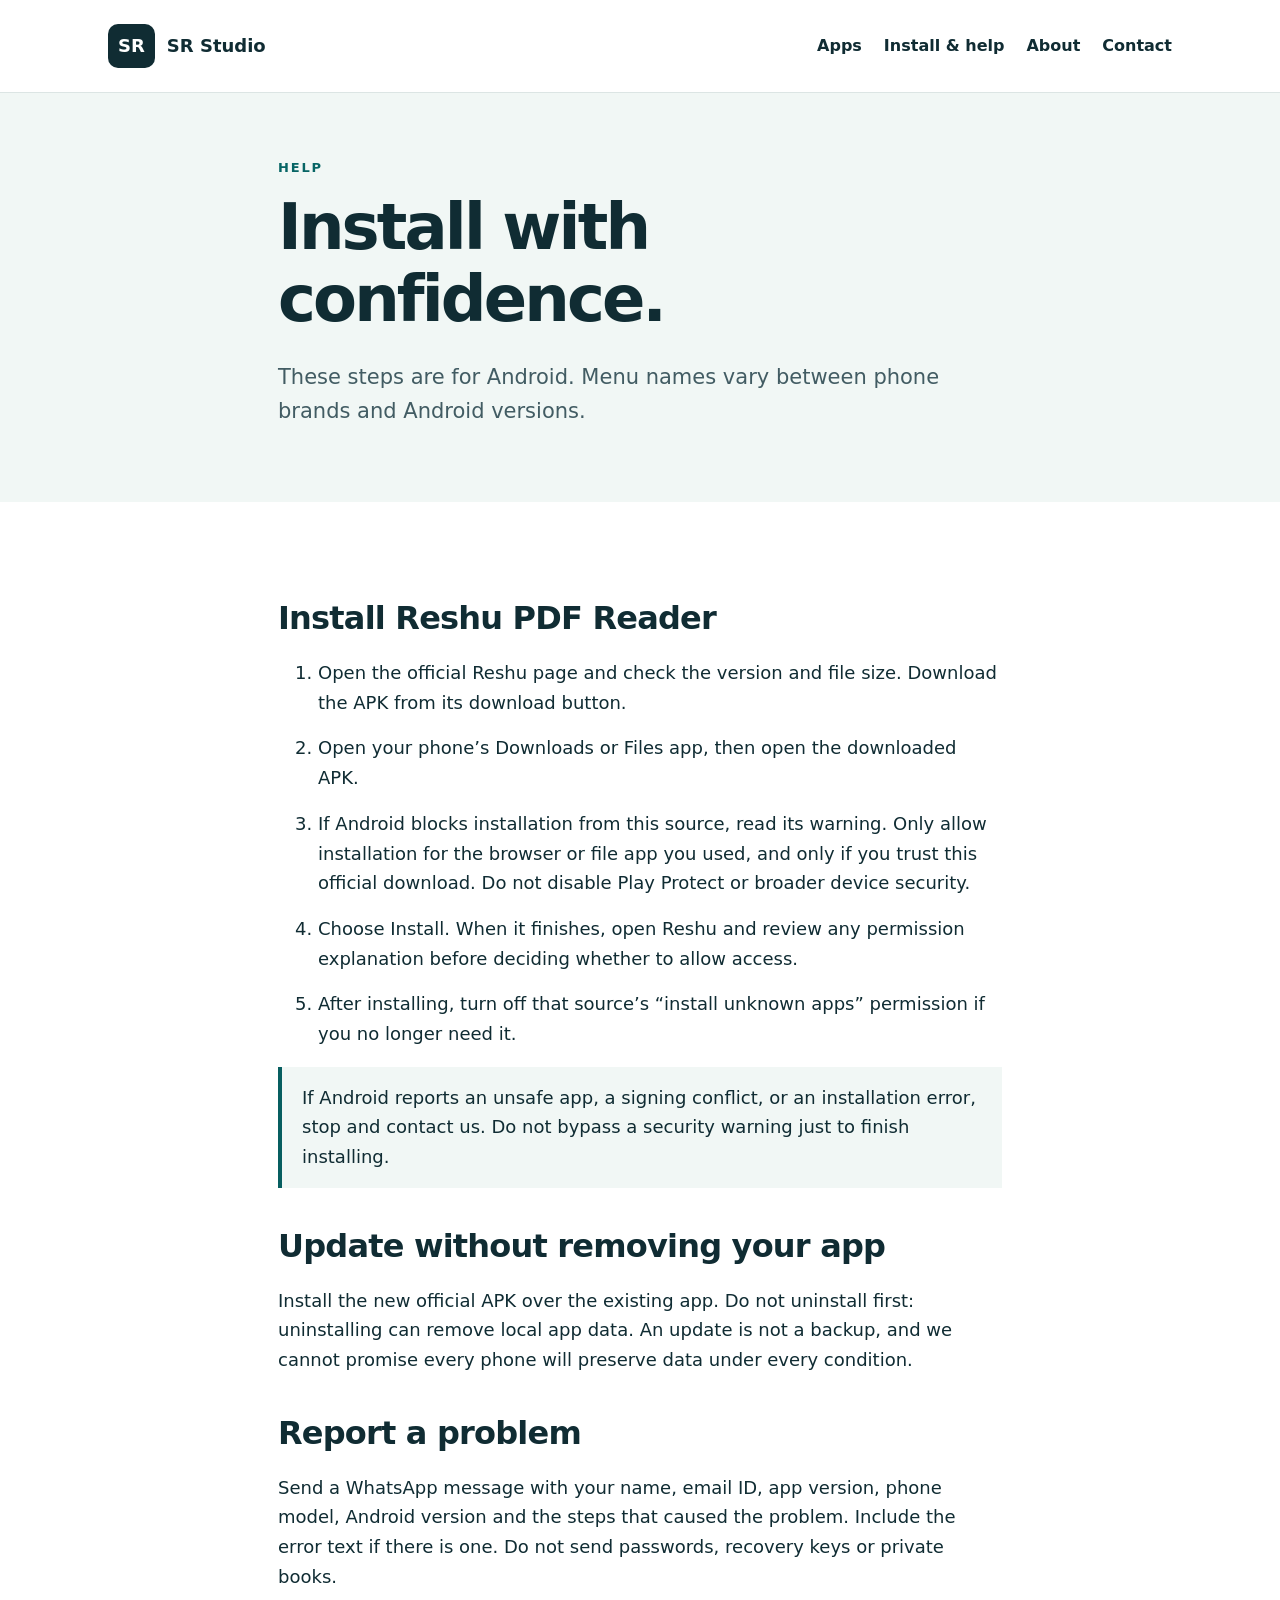
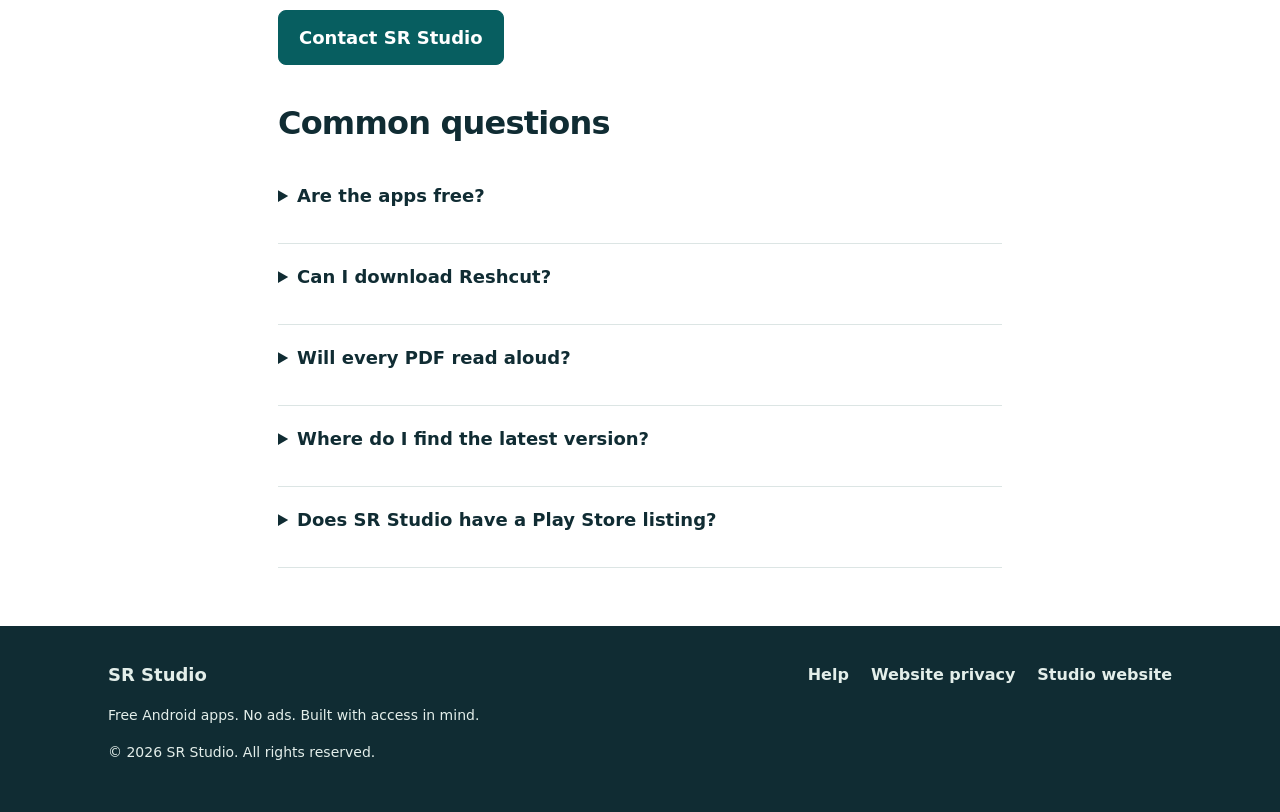
==== help/index.html @ df6b1e23 "Apply approved accessible SR Studio site redesign; preserve public release metadata" ====
<!doctype html>
<html lang="en">
<head>
<meta charset="utf-8">
<meta name="viewport" content="width=device-width,initial-scale=1">
<meta name="theme-color" content="#102c33">
<title>Install, update &amp; get help | SR Studio</title>
<meta name="description" content="Install or update an official SR Studio Android APK, understand download warnings and get accessible support.">
<link rel="canonical" href="https://razashane548-debug.github.io/srq-builds/help/">
<meta property="og:type" content="website">
<meta property="og:site_name" content="SR Studio">
<meta property="og:title" content="Install, update &amp; get help">
<meta property="og:description" content="Install or update an official SR Studio Android APK, understand download warnings and get accessible support.">
<meta property="og:url" content="https://razashane548-debug.github.io/srq-builds/help/">
<meta property="og:image" content="https://razashane548-debug.github.io/srq-builds/assets/social.png">
<meta property="og:image:alt" content="SR Studio: Good tools should work for everyone.">
<meta name="twitter:card" content="summary_large_image">
<link rel="icon" href="../assets/favicon.svg">
<link rel="stylesheet" href="../assets/site.css">
</head>
<body>
<a class="skip" href="#main">Skip to main content</a>
<header class="header">
<div class="wrap bar">
<a class="brand" href="../" aria-label="SR Studio home">
<span class="mark" aria-hidden="true">SR</span>SR Studio</a>
<nav aria-label="Main navigation">
<a href="../#apps">Apps</a>
<a href="../help/">Install &amp; help</a>
<a href="../#about">About</a>
<a href="../#contact">Contact</a>
</nav>
</div>
</header>
<main id="main">
<section class="hero">
<div class="wrap prose">
<p class="eyebrow">Help</p>
<h1>Install with confidence.</h1>
<p class="lead">These steps are for Android. Menu names vary between phone brands and Android versions.</p>
</div>
</section>
<section class="section">
<div class="wrap prose">
<h2>Install Reshu PDF Reader</h2>
<ol class="steps">
<li>Open the official Reshu page and check the version and file size. Download the APK from its download button.</li>
<li>Open your phone’s Downloads or Files app, then open the downloaded APK.</li>
<li>If Android blocks installation from this source, read its warning. Only allow installation for the browser or file app you used, and only if you trust this official download. Do not disable Play Protect or broader device security.</li>
<li>Choose Install. When it finishes, open Reshu and review any permission explanation before deciding whether to allow access.</li>
<li>After installing, turn off that source’s “install unknown apps” permission if you no longer need it.</li>
</ol>
<p class="note">If Android reports an unsafe app, a signing conflict, or an installation error, stop and contact us. Do not bypass a security warning just to finish installing.</p>
<h2>Update without removing your app</h2>
<p>Install the new official APK over the existing app. Do not uninstall first: uninstalling can remove local app data. An update is not a backup, and we cannot promise every phone will preserve data under every condition.</p>
<h2>Report a problem</h2>
<p>Send a WhatsApp message with your name, email ID, app version, phone model, Android version and the steps that caused the problem. Include the error text if there is one. Do not send passwords, recovery keys or private books.</p>
<a class="button primary" href="../#contact">Contact SR Studio</a>
<div class="faq">
<h2>Common questions</h2>
<details>
<summary>Are the apps free?</summary>
<p>Our public apps are free and ad-free. No payment is required to download the public Reshu APK.</p>
</details>
<details>
<summary>Can I download Reshcut?</summary>
<p>No. Reshcut is in development, with no public APK or announced release date.</p>
</details>
<details>
<summary>Will every PDF read aloud?</summary>
<p>No. PDF text, reading order, scans and available speech voices can affect the result. See our reading guides for practical checks.</p>
</details>
<details>
<summary>Where do I find the latest version?</summary>
<p>The official Reshu download page keeps the same address. Check its version before downloading.</p>
</details>
<details>
<summary>Does SR Studio have a Play Store listing?</summary>
<p>This website distributes the public Reshu APK through GitHub Releases. We do not display an unverified store badge or store link.</p>
</details>
</div>
</div>
</section>
</main>
<footer class="footer">
<div class="wrap">
<div class="bar">
<strong>SR Studio</strong>
<nav aria-label="Footer navigation">
<a href="../help/">Help</a>
<a href="../privacy/">Website privacy</a>
<a href="https://reshminabuild.netlify.app/">Studio website</a>
</nav>
</div>
<p>Free Android apps. No ads. Built with access in mind.</p>
<p>© 2026 SR Studio. All rights reserved.</p>
</div>
</footer>
</body>
</html>
---- assets/site.css ----
*{box-sizing:border-box}html{scroll-behavior:smooth}body{margin:0;background:#fff;color:#102c33;font:18px/1.65 system-ui,sans-serif}a{color:#075e60;text-underline-offset:4px}a:hover{text-decoration-thickness:2px}a:focus-visible,button:focus-visible,summary:focus-visible{outline:3px solid #a34d00;outline-offset:4px}.skip{position:absolute;top:-100px;left:12px;background:white;padding:12px;z-index:10}.skip:focus{top:8px}.wrap{max-width:1120px;margin:auto;padding:0 28px}.header{border-bottom:1px solid #dce5e4}.bar{display:flex;justify-content:space-between;align-items:center;gap:24px;min-height:92px;flex-wrap:wrap;padding-top:18px;padding-bottom:18px}.brand{font-weight:800;text-decoration:none;color:#102c33;display:flex;align-items:center;gap:12px}.mark{background:#102c33;color:white;border-radius:10px;padding:7px 10px}nav{display:flex;gap:22px;flex-wrap:wrap}nav a{font-size:16px;font-weight:650;text-decoration:none;color:#102c33}.hero{padding:64px 0 52px;background:#f1f7f5}.hero-grid{display:grid;grid-template-columns:1.4fr 1fr;gap:48px;align-items:center}.eyebrow{color:#076565;font-size:13px;font-weight:750;letter-spacing:.14em;text-transform:uppercase;margin:0 0 14px}h1{font-size:clamp(36px,5vw,64px);line-height:1.12;letter-spacing:-.045em;margin:0 0 24px;max-width:760px}h2{font-size:32px;line-height:1.25;letter-spacing:-.025em;margin:0 0 20px}h3{font-size:23px;line-height:1.35;margin:14px 0}.lead{font-size:21px;color:#425c63;max-width:700px}.actions{display:flex;flex-wrap:wrap;gap:14px;align-items:center;margin-top:26px}.button{display:inline-flex;align-items:center;justify-content:center;min-height:48px;padding:12px 20px;border-radius:8px;border:1px solid #075e60;font-weight:700;text-decoration:none}.primary{background:#075e60;color:#fff}.secondary{background:#fff;color:#075e60}.badge{display:inline-block;background:#e5f3ed;color:#17473d;border-radius:30px;padding:5px 12px;font-size:14px;font-weight:650}.badge.neutral{background:#eef0f2;color:#45505b}.identity{background:#102c33;border-radius:24px;padding:44px 32px;color:white}.identity .big{font-size:86px;font-weight:850;letter-spacing:-.07em;line-height:1.1}.identity .big span{color:#80dbbe}.identity p{font-size:17px;color:#dbece7}.section{padding:58px 0}.soft{background:#f7faf9}.grid{display:grid;grid-template-columns:1fr 1fr;gap:24px}.card{border:1px solid #dce5e4;border-radius:16px;padding:28px;background:white}.card p{color:#425c63}.facts{display:flex;flex-wrap:wrap;gap:14px 28px;padding:0;list-style:none;font-size:16px}.facts strong{display:block;color:#102c33}.fine{font-size:15px;color:#4b6269}.note{border-left:4px solid #075e60;background:#f1f7f5;padding:16px 20px}.prose{max-width:780px}.prose h2{margin-top:38px}.steps li{margin-bottom:16px}.faq details{border-bottom:1px solid #dce5e4;padding:18px 0}.faq summary{cursor:pointer;font-weight:650;min-height:44px}.footer{background:#102c33;color:#e3eeea;padding:34px 0}.footer a{color:#e3eeea}.footer .bar{min-height:0;padding:0}.footer p{font-size:14px}.link-list li{margin:12px 0}@media(max-width:700px){.wrap{padding:0 20px}.bar{gap:18px}nav{gap:12px 18px}.hero{padding:40px 0}.hero-grid,.grid{grid-template-columns:1fr;gap:24px}.identity{padding:28px}.identity .big{font-size:64px}.section{padding:40px 0}h2{font-size:28px}.lead{font-size:19px}.card{padding:22px}.button{width:100%}.actions{align-items:stretch}nav a{padding:5px 0}}@media(prefers-reduced-motion:reduce){html{scroll-behavior:auto}}
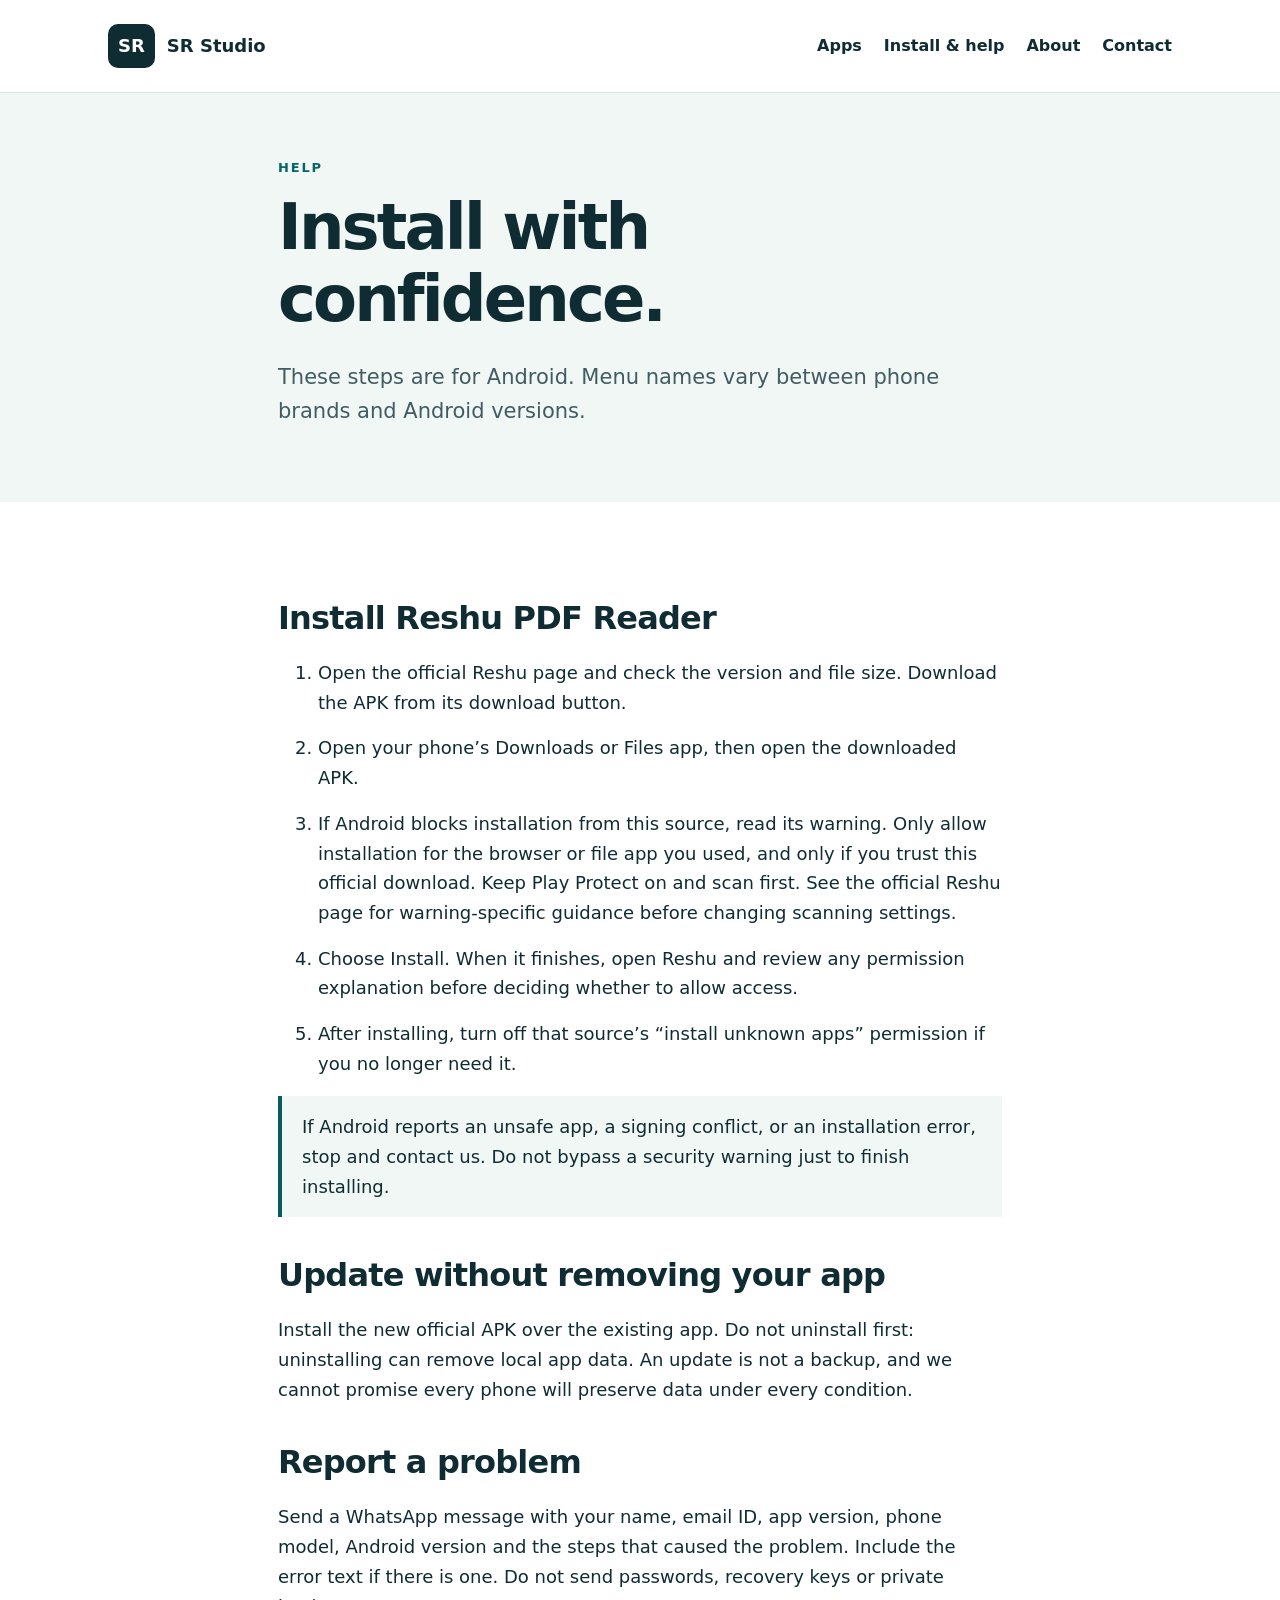
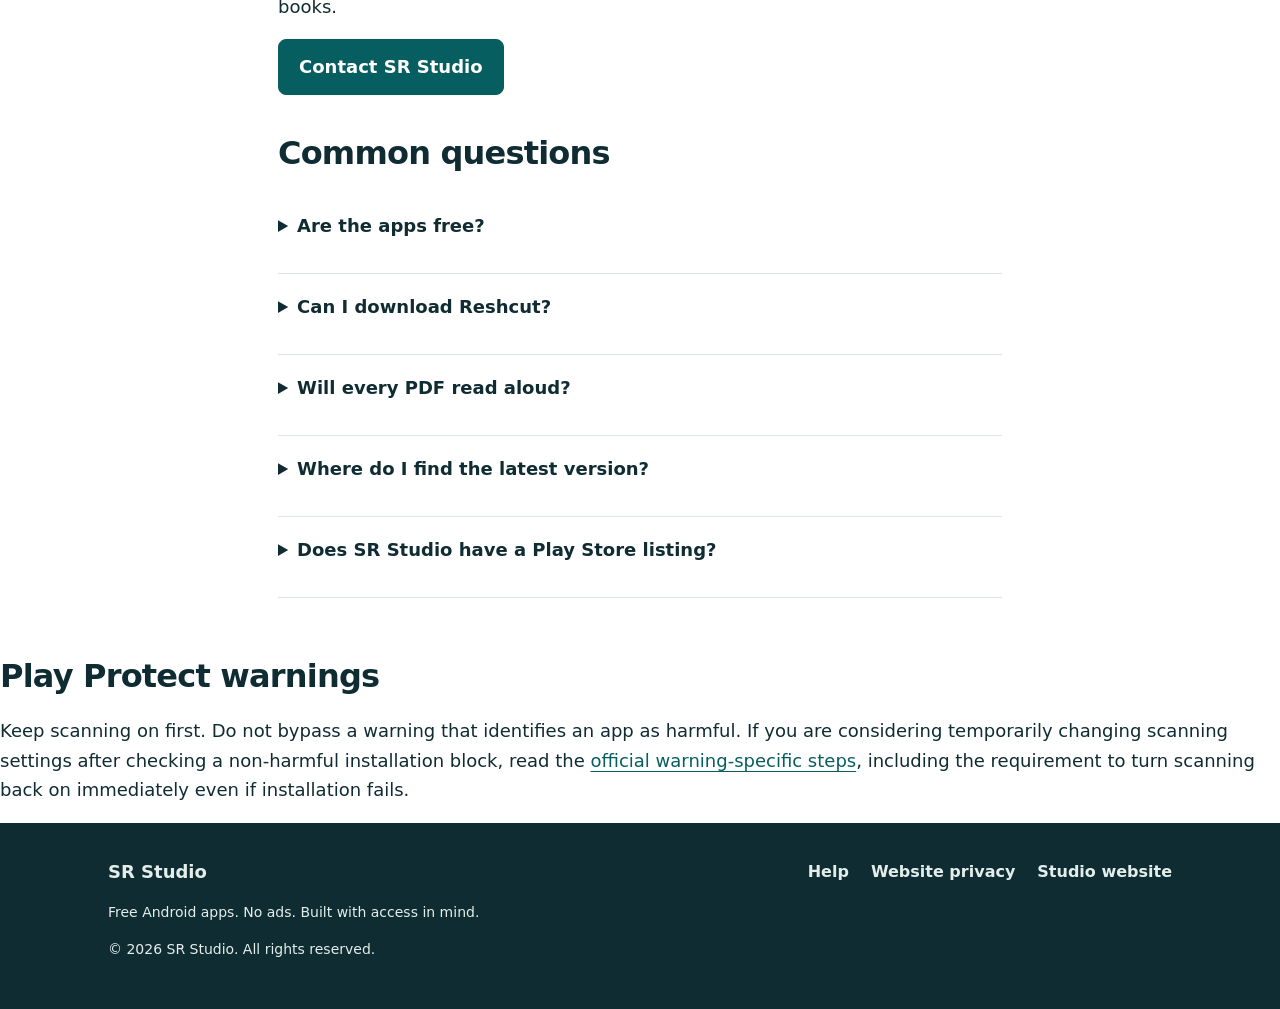
==== commit 12348a5b: "Reconcile installation help with approved Play Protect guidance Keep scan-first and harmful-warning " ====
--- a/help/index.html
+++ b/help/index.html
@@ -1,29 +1,32 @@
-<!doctype html>
+<!DOCTYPE html>
+
 <html lang="en">
 <head>
-<meta charset="utf-8">
-<meta name="viewport" content="width=device-width,initial-scale=1">
-<meta name="theme-color" content="#102c33">
+<meta charset="utf-8"/>
+<meta content="default-src 'none'; style-src 'self'; img-src 'self'; font-src 'self'; base-uri 'none'; form-action 'none'; object-src 'none'; upgrade-insecure-requests" http-equiv="Content-Security-Policy"/>
+<meta content="no-referrer" name="referrer"/>
+<meta content="width=device-width,initial-scale=1" name="viewport"/>
+<meta content="#102c33" name="theme-color"/>
 <title>Install, update &amp; get help | SR Studio</title>
-<meta name="description" content="Install or update an official SR Studio Android APK, understand download warnings and get accessible support.">
-<link rel="canonical" href="https://razashane548-debug.github.io/srq-builds/help/">
-<meta property="og:type" content="website">
-<meta property="og:site_name" content="SR Studio">
-<meta property="og:title" content="Install, update &amp; get help">
-<meta property="og:description" content="Install or update an official SR Studio Android APK, understand download warnings and get accessible support.">
-<meta property="og:url" content="https://razashane548-debug.github.io/srq-builds/help/">
-<meta property="og:image" content="https://razashane548-debug.github.io/srq-builds/assets/social.png">
-<meta property="og:image:alt" content="SR Studio: Good tools should work for everyone.">
-<meta name="twitter:card" content="summary_large_image">
-<link rel="icon" href="../assets/favicon.svg">
-<link rel="stylesheet" href="../assets/site.css">
+<meta content="Install or update an official SR Studio Android APK, understand download warnings and get accessible support." name="description"/>
+<link href="https://razashane548-debug.github.io/srq-builds/help/" rel="canonical"/>
+<meta content="website" property="og:type"/>
+<meta content="SR Studio" property="og:site_name"/>
+<meta content="Install, update &amp; get help" property="og:title"/>
+<meta content="Install or update an official SR Studio Android APK, understand download warnings and get accessible support." property="og:description"/>
+<meta content="https://razashane548-debug.github.io/srq-builds/help/" property="og:url"/>
+<meta content="https://razashane548-debug.github.io/srq-builds/assets/social.png" property="og:image"/>
+<meta content="SR Studio: Good tools should work for everyone." property="og:image:alt"/>
+<meta content="summary_large_image" name="twitter:card"/>
+<link href="../assets/favicon.svg" rel="icon"/>
+<link href="../assets/site.css" rel="stylesheet"/>
 </head>
 <body>
 <a class="skip" href="#main">Skip to main content</a>
 <header class="header">
 <div class="wrap bar">
-<a class="brand" href="../" aria-label="SR Studio home">
-<span class="mark" aria-hidden="true">SR</span>SR Studio</a>
+<a aria-label="SR Studio home" class="brand" href="../">
+<span aria-hidden="true" class="mark">SR</span>SR Studio</a>
 <nav aria-label="Main navigation">
 <a href="../#apps">Apps</a>
 <a href="../help/">Install &amp; help</a>
@@ -46,7 +49,7 @@
 <ol class="steps">
 <li>Open the official Reshu page and check the version and file size. Download the APK from its download button.</li>
 <li>Open your phone’s Downloads or Files app, then open the downloaded APK.</li>
-<li>If Android blocks installation from this source, read its warning. Only allow installation for the browser or file app you used, and only if you trust this official download. Do not disable Play Protect or broader device security.</li>
+<li>If Android blocks installation from this source, read its warning. Only allow installation for the browser or file app you used, and only if you trust this official download. Keep Play Protect on and scan first. See the official Reshu page for warning-specific guidance before changing scanning settings.</li>
 <li>Choose Install. When it finishes, open Reshu and review any permission explanation before deciding whether to allow access.</li>
 <li>After installing, turn off that source’s “install unknown apps” permission if you no longer need it.</li>
 </ol>
@@ -81,7 +84,7 @@
 </div>
 </div>
 </section>
-</main>
+<h2>Play Protect warnings</h2><p>Keep scanning on first. Do not bypass a warning that identifies an app as harmful. If you are considering temporarily changing scanning settings after checking a non-harmful installation block, read the <a href="https://srstudio.dpdns.org/apps/reshu/#play-protect">official warning-specific steps</a>, including the requirement to turn scanning back on immediately even if installation fails.</p></main>
 <footer class="footer">
 <div class="wrap">
 <div class="bar">
@@ -97,4 +100,4 @@
 </div>
 </footer>
 </body>
-</html>+</html>
--- a/assets/site.css
+++ b/assets/site.css
@@ -1 +1,3 @@
-*{box-sizing:border-box}html{scroll-behavior:smooth}body{margin:0;background:#fff;color:#102c33;font:18px/1.65 system-ui,sans-serif}a{color:#075e60;text-underline-offset:4px}a:hover{text-decoration-thickness:2px}a:focus-visible,button:focus-visible,summary:focus-visible{outline:3px solid #a34d00;outline-offset:4px}.skip{position:absolute;top:-100px;left:12px;background:white;padding:12px;z-index:10}.skip:focus{top:8px}.wrap{max-width:1120px;margin:auto;padding:0 28px}.header{border-bottom:1px solid #dce5e4}.bar{display:flex;justify-content:space-between;align-items:center;gap:24px;min-height:92px;flex-wrap:wrap;padding-top:18px;padding-bottom:18px}.brand{font-weight:800;text-decoration:none;color:#102c33;display:flex;align-items:center;gap:12px}.mark{background:#102c33;color:white;border-radius:10px;padding:7px 10px}nav{display:flex;gap:22px;flex-wrap:wrap}nav a{font-size:16px;font-weight:650;text-decoration:none;color:#102c33}.hero{padding:64px 0 52px;background:#f1f7f5}.hero-grid{display:grid;grid-template-columns:1.4fr 1fr;gap:48px;align-items:center}.eyebrow{color:#076565;font-size:13px;font-weight:750;letter-spacing:.14em;text-transform:uppercase;margin:0 0 14px}h1{font-size:clamp(36px,5vw,64px);line-height:1.12;letter-spacing:-.045em;margin:0 0 24px;max-width:760px}h2{font-size:32px;line-height:1.25;letter-spacing:-.025em;margin:0 0 20px}h3{font-size:23px;line-height:1.35;margin:14px 0}.lead{font-size:21px;color:#425c63;max-width:700px}.actions{display:flex;flex-wrap:wrap;gap:14px;align-items:center;margin-top:26px}.button{display:inline-flex;align-items:center;justify-content:center;min-height:48px;padding:12px 20px;border-radius:8px;border:1px solid #075e60;font-weight:700;text-decoration:none}.primary{background:#075e60;color:#fff}.secondary{background:#fff;color:#075e60}.badge{display:inline-block;background:#e5f3ed;color:#17473d;border-radius:30px;padding:5px 12px;font-size:14px;font-weight:650}.badge.neutral{background:#eef0f2;color:#45505b}.identity{background:#102c33;border-radius:24px;padding:44px 32px;color:white}.identity .big{font-size:86px;font-weight:850;letter-spacing:-.07em;line-height:1.1}.identity .big span{color:#80dbbe}.identity p{font-size:17px;color:#dbece7}.section{padding:58px 0}.soft{background:#f7faf9}.grid{display:grid;grid-template-columns:1fr 1fr;gap:24px}.card{border:1px solid #dce5e4;border-radius:16px;padding:28px;background:white}.card p{color:#425c63}.facts{display:flex;flex-wrap:wrap;gap:14px 28px;padding:0;list-style:none;font-size:16px}.facts strong{display:block;color:#102c33}.fine{font-size:15px;color:#4b6269}.note{border-left:4px solid #075e60;background:#f1f7f5;padding:16px 20px}.prose{max-width:780px}.prose h2{margin-top:38px}.steps li{margin-bottom:16px}.faq details{border-bottom:1px solid #dce5e4;padding:18px 0}.faq summary{cursor:pointer;font-weight:650;min-height:44px}.footer{background:#102c33;color:#e3eeea;padding:34px 0}.footer a{color:#e3eeea}.footer .bar{min-height:0;padding:0}.footer p{font-size:14px}.link-list li{margin:12px 0}@media(max-width:700px){.wrap{padding:0 20px}.bar{gap:18px}nav{gap:12px 18px}.hero{padding:40px 0}.hero-grid,.grid{grid-template-columns:1fr;gap:24px}.identity{padding:28px}.identity .big{font-size:64px}.section{padding:40px 0}h2{font-size:28px}.lead{font-size:19px}.card{padding:22px}.button{width:100%}.actions{align-items:stretch}nav a{padding:5px 0}}@media(prefers-reduced-motion:reduce){html{scroll-behavior:auto}}+*{box-sizing:border-box}html{scroll-behavior:smooth}body{margin:0;background:#fff;color:#102c33;font:18px/1.65 system-ui,sans-serif}a{color:#075e60;text-underline-offset:4px}a:hover{text-decoration-thickness:2px}a:focus-visible,button:focus-visible,summary:focus-visible{outline:3px solid #a34d00;outline-offset:4px}.skip{position:absolute;top:-100px;left:12px;background:white;padding:12px;z-index:10}.skip:focus{top:8px}.wrap{max-width:1120px;margin:auto;padding:0 28px}.header{border-bottom:1px solid #dce5e4}.bar{display:flex;justify-content:space-between;align-items:center;gap:24px;min-height:92px;flex-wrap:wrap;padding-top:18px;padding-bottom:18px}.brand{font-weight:800;text-decoration:none;color:#102c33;display:flex;align-items:center;gap:12px}.mark{background:#102c33;color:white;border-radius:10px;padding:7px 10px}nav{display:flex;gap:22px;flex-wrap:wrap}nav a{font-size:16px;font-weight:650;text-decoration:none;color:#102c33}.hero{padding:64px 0 52px;background:#f1f7f5}.hero-grid{display:grid;grid-template-columns:1.4fr 1fr;gap:48px;align-items:center}.eyebrow{color:#076565;font-size:13px;font-weight:750;letter-spacing:.14em;text-transform:uppercase;margin:0 0 14px}h1{font-size:clamp(36px,5vw,64px);line-height:1.12;letter-spacing:-.045em;margin:0 0 24px;max-width:760px}h2{font-size:32px;line-height:1.25;letter-spacing:-.025em;margin:0 0 20px}h3{font-size:23px;line-height:1.35;margin:14px 0}.lead{font-size:21px;color:#425c63;max-width:700px}.actions{display:flex;flex-wrap:wrap;gap:14px;align-items:center;margin-top:26px}.button{display:inline-flex;align-items:center;justify-content:center;min-height:48px;padding:12px 20px;border-radius:8px;border:1px solid #075e60;font-weight:700;text-decoration:none}.primary{background:#075e60;color:#fff}.secondary{background:#fff;color:#075e60}.badge{display:inline-block;background:#e5f3ed;color:#17473d;border-radius:30px;padding:5px 12px;font-size:14px;font-weight:650}.badge.neutral{background:#eef0f2;color:#45505b}.identity{background:#102c33;border-radius:24px;padding:44px 32px;color:white}.identity .big{font-size:86px;font-weight:850;letter-spacing:-.07em;line-height:1.1}.identity .big span{color:#80dbbe}.identity p{font-size:17px;color:#dbece7}.section{padding:58px 0}.soft{background:#f7faf9}.grid{display:grid;grid-template-columns:1fr 1fr;gap:24px}.card{border:1px solid #dce5e4;border-radius:16px;padding:28px;background:white}.card p{color:#425c63}.facts{display:flex;flex-wrap:wrap;gap:14px 28px;padding:0;list-style:none;font-size:16px}.facts strong{display:block;color:#102c33}.fine{font-size:15px;color:#4b6269}.note{border-left:4px solid #075e60;background:#f1f7f5;padding:16px 20px}.prose{max-width:780px}.prose h2{margin-top:38px}.steps li{margin-bottom:16px}.faq details{border-bottom:1px solid #dce5e4;padding:18px 0}.faq summary{cursor:pointer;font-weight:650;min-height:44px}.footer{background:#102c33;color:#e3eeea;padding:34px 0}.footer a{color:#e3eeea}.footer .bar{min-height:0;padding:0}.footer p{font-size:14px}.link-list li{margin:12px 0}@media(max-width:700px){.wrap{padding:0 20px}.bar{gap:18px}nav{gap:12px 18px}.hero{padding:40px 0}.hero-grid,.grid{grid-template-columns:1fr;gap:24px}.identity{padding:28px}.identity .big{font-size:64px}.section{padding:40px 0}h2{font-size:28px}.lead{font-size:19px}.card{padding:22px}.button{width:100%}.actions{align-items:stretch}nav a{padding:5px 0}}@media(prefers-reduced-motion:reduce){html{scroll-behavior:auto}}
+/* Keep app-title spacing under the script-free content policy. */
+.app-title { margin-top: 20px; }
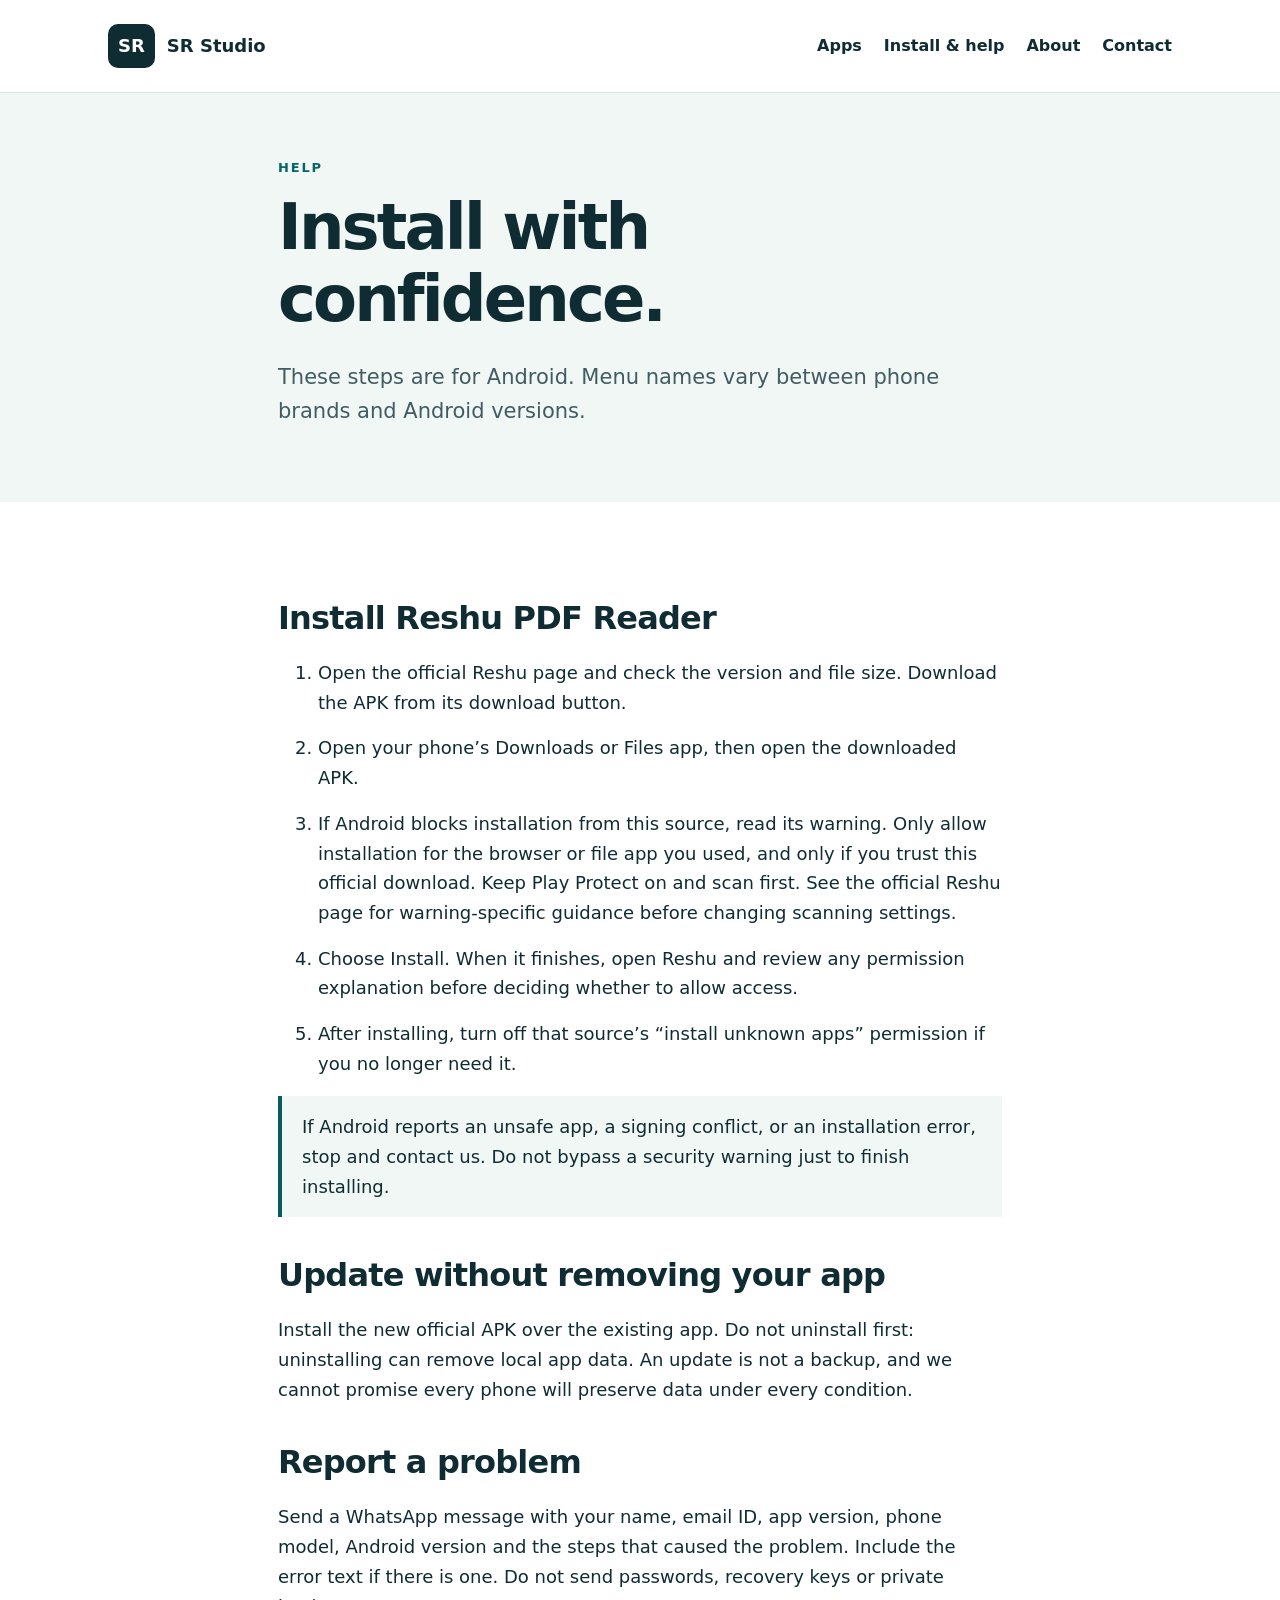
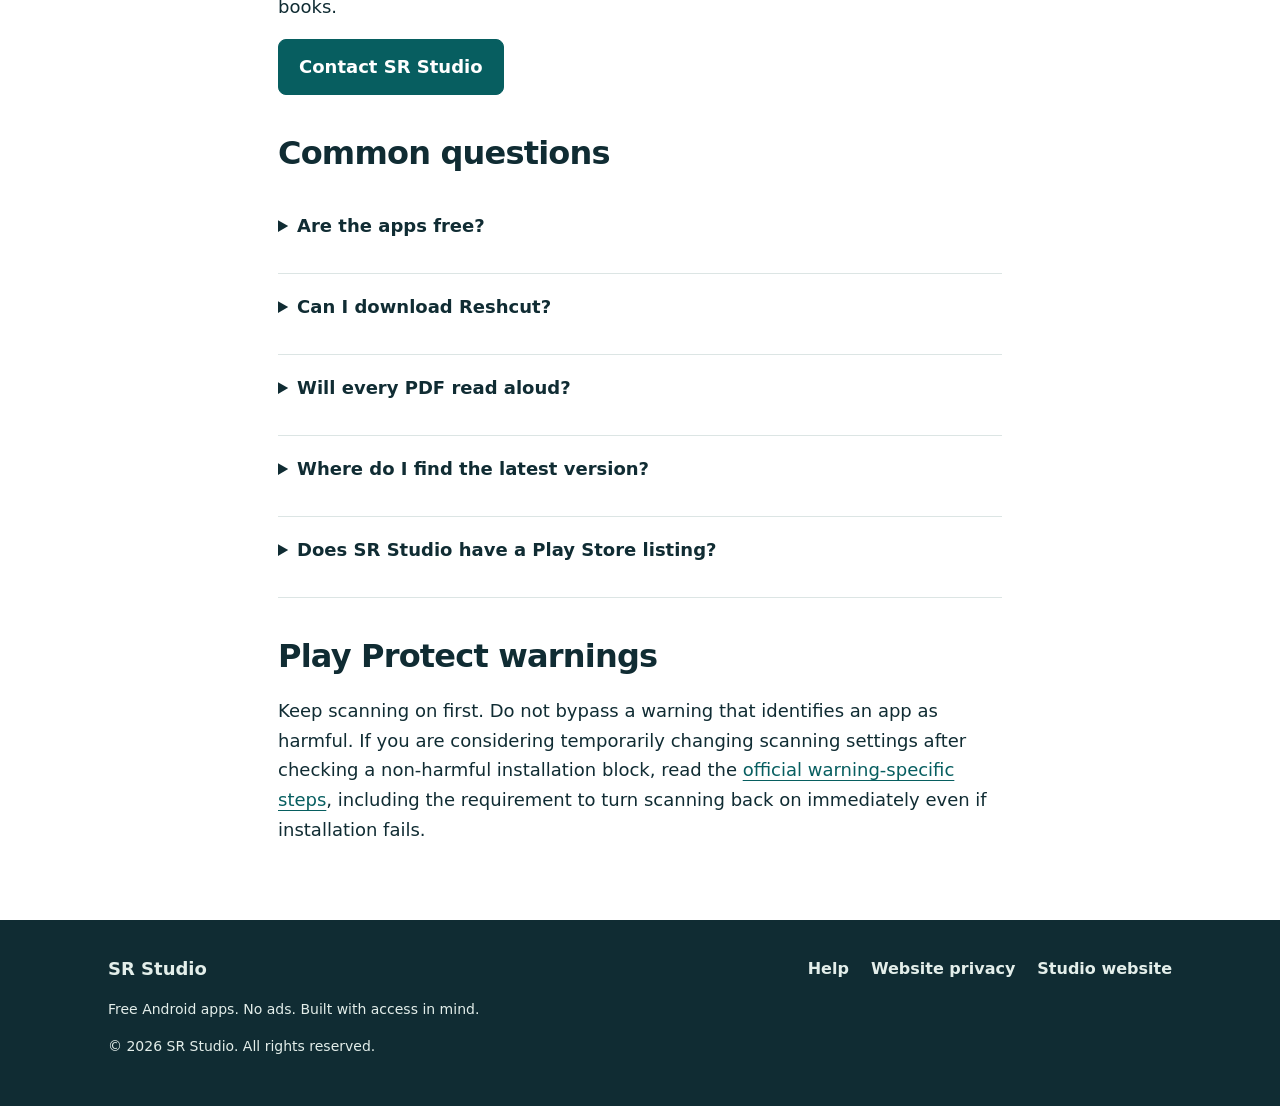
==== commit 4ed9765e: "Align Play Protect warning summary with help content column" ====
--- a/help/index.html
+++ b/help/index.html
@@ -82,9 +82,9 @@
 <p>This website distributes the public Reshu APK through GitHub Releases. We do not display an unverified store badge or store link.</p>
 </details>
 </div>
-</div>
+<h2>Play Protect warnings</h2><p>Keep scanning on first. Do not bypass a warning that identifies an app as harmful. If you are considering temporarily changing scanning settings after checking a non-harmful installation block, read the <a href="https://srstudio.dpdns.org/apps/reshu/#play-protect">official warning-specific steps</a>, including the requirement to turn scanning back on immediately even if installation fails.</p></div>
 </section>
-<h2>Play Protect warnings</h2><p>Keep scanning on first. Do not bypass a warning that identifies an app as harmful. If you are considering temporarily changing scanning settings after checking a non-harmful installation block, read the <a href="https://srstudio.dpdns.org/apps/reshu/#play-protect">official warning-specific steps</a>, including the requirement to turn scanning back on immediately even if installation fails.</p></main>
+</main>
 <footer class="footer">
 <div class="wrap">
 <div class="bar">
